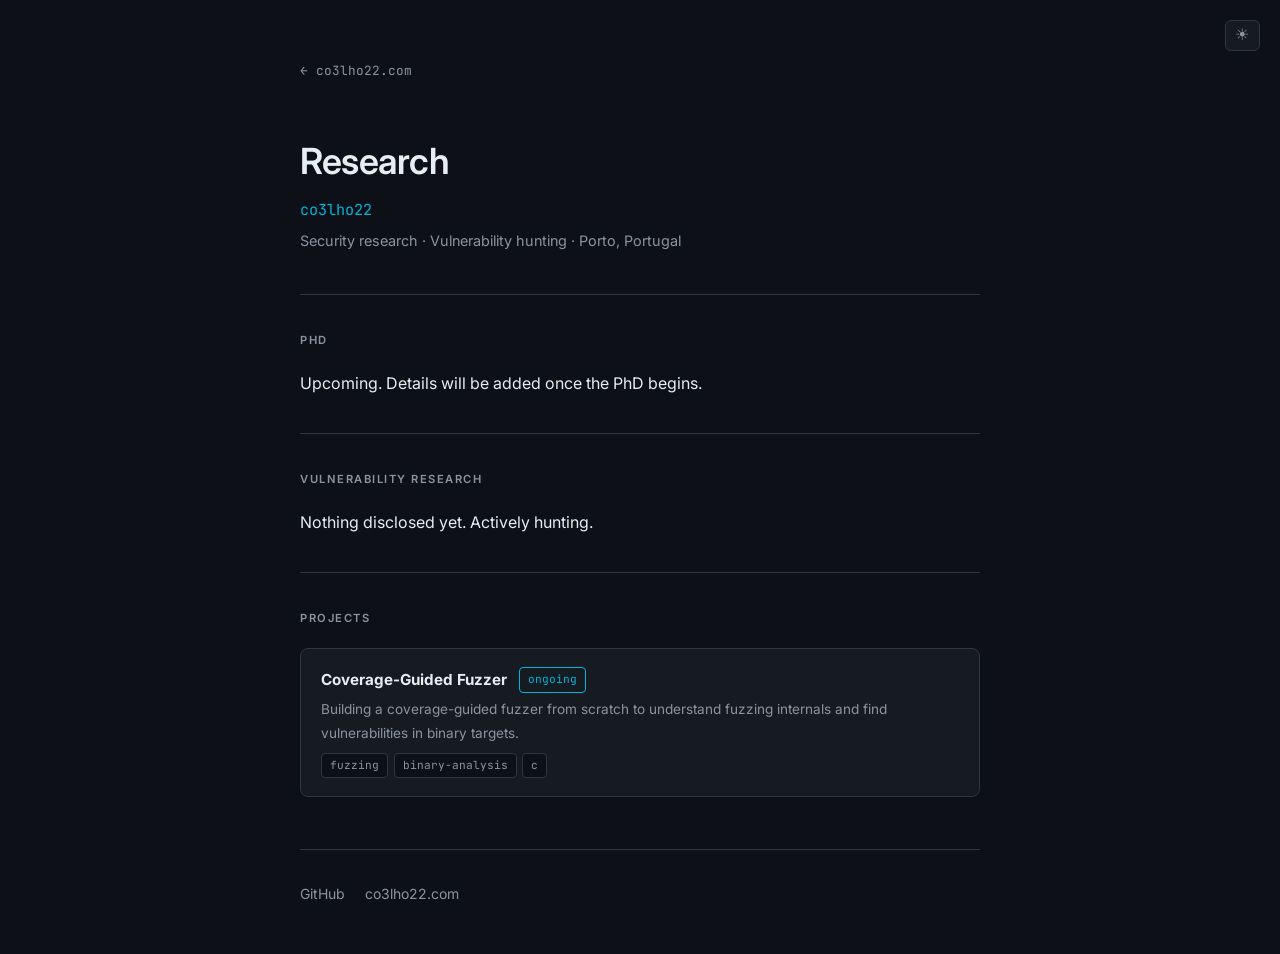
==== index.html @ e6191266 "basic build for the website" ====
<!DOCTYPE html>
<html lang="en" data-theme="dark">
<head>
  <meta charset="UTF-8">
  <meta name="viewport" content="width=device-width, initial-scale=1.0">
  <title>Research — co3lho22</title>
  <meta name="description" content="Security research, PhD work, and vulnerability research by Diogo Coelho.">

  <link rel="stylesheet" href="assets/css/main.css">

  <link rel="preconnect" href="https://fonts.googleapis.com">
  <link rel="preconnect" href="https://fonts.gstatic.com" crossorigin>
  <link href="https://fonts.googleapis.com/css2?family=Inter:wght@300;400;500;600&family=JetBrains+Mono:wght@400;500&display=swap" rel="stylesheet">
</head>
<body>

  <button id="theme-toggle" aria-label="Toggle theme">
    <span id="theme-icon">&#9788;</span>
  </button>

  <div class="container">

    <nav class="site-nav">
      <a href="https://co3lho22.com" class="back-home">&#8592; co3lho22.com</a>
    </nav>

    <header class="hero">
      <h1>Research</h1>
      <p class="alias">co3lho22</p>
      <p class="tagline">Security research &middot; Vulnerability hunting &middot; Porto, Portugal</p>
    </header>

    <main>

      <section id="phd">
        <h2>PhD</h2>
        <!-- Fill in once PhD starts: topic, institution, supervisor, year -->
        <p class="muted">Upcoming. Details will be added once the PhD begins.</p>
      </section>

      <section id="vulns">
        <h2>Vulnerability Research</h2>
        <!-- Add CVEs here as they are disclosed, e.g.:
        <div class="vuln-list">
          <a href="https://nvd.nist.gov/vuln/detail/CVE-XXXX-XXXXX" class="vuln-item" target="_blank" rel="noopener">
            <span class="cve">CVE-XXXX-XXXXX</span>
            <span class="vuln-desc">Short description of the vulnerability</span>
          </a>
        </div>
        -->
        <p class="muted">Nothing disclosed yet. Actively hunting.</p>
      </section>

      <section id="projects">
        <h2>Projects</h2>
        <div class="project-list">

          <a href="projects/custom-fuzzer.html" class="project-item">
            <div class="project-item-header">
              <strong>Coverage-Guided Fuzzer</strong>
              <span class="status status-ongoing">ongoing</span>
            </div>
            <p>Building a coverage-guided fuzzer from scratch to understand fuzzing internals and find vulnerabilities in binary targets.</p>
            <div class="tags-inline">
              <span class="tag">fuzzing</span>
              <span class="tag">binary-analysis</span>
              <span class="tag">c</span>
            </div>
          </a>

          <!-- Copy the block above to add a new project -->

        </div>
      </section>

    </main>

    <footer>
      <div class="social">
        <a href="https://github.com/Co3lho22" target="_blank" rel="noopener">GitHub</a>
        <a href="https://co3lho22.com">co3lho22.com</a>
      </div>
    </footer>

  </div>

  <script src="assets/js/theme.js"></script>
  <script src="assets/js/main.js"></script>
</body>
</html>
---- assets/css/main.css ----
/* ===== Variables ===== */
:root {
  --bg:           #0d1117;
  --surface:      #161b22;
  --text:         #e6edf3;
  --text-muted:   #8b949e;
  --accent:       #00b4d8;
  --border:       #30363d;
  --font-sans:    'Inter', system-ui, -apple-system, sans-serif;
  --font-mono:    'JetBrains Mono', 'Courier New', monospace;
  --max-width:    680px;
}

[data-theme="light"] {
  --bg:           #ffffff;
  --surface:      #f6f8fa;
  --text:         #1a1a2e;
  --text-muted:   #57606a;
  --accent:       #0284c7;
  --border:       #d0d7de;
}

/* ===== Reset ===== */
*, *::before, *::after {
  box-sizing: border-box;
  margin: 0;
  padding: 0;
}

html {
  scroll-behavior: smooth;
}

body {
  background: var(--bg);
  color: var(--text);
  font-family: var(--font-sans);
  font-size: 1rem;
  line-height: 1.7;
  padding: 2rem 1.25rem;
  transition: background 0.2s, color 0.2s;
}

/* ===== Layout ===== */
.container {
  max-width: var(--max-width);
  margin: 0 auto;
}

/* ===== Theme toggle ===== */
#theme-toggle {
  position: fixed;
  top: 1.25rem;
  right: 1.25rem;
  background: var(--surface);
  border: 1px solid var(--border);
  border-radius: 6px;
  color: var(--text-muted);
  cursor: pointer;
  font-size: 1rem;
  line-height: 1;
  padding: 0.4rem 0.6rem;
  transition: border-color 0.2s;
  z-index: 100;
}

#theme-toggle:hover {
  border-color: var(--accent);
}

/* ===== Site nav ===== */
.site-nav {
  padding: 1.5rem 0 0;
}

.back-home {
  font-size: 0.8rem;
  color: var(--text-muted);
  text-decoration: none;
  font-family: var(--font-mono);
}

.back-home:hover {
  color: var(--accent);
}

/* ===== Hero ===== */
.hero {
  padding: 3rem 0 2.5rem;
}

.hero h1 {
  font-size: 2.25rem;
  font-weight: 600;
  letter-spacing: -0.5px;
  margin-bottom: 0.3rem;
}

.alias {
  font-family: var(--font-mono);
  color: var(--accent);
  font-size: 0.95rem;
  margin-bottom: 0.4rem;
}

.tagline {
  color: var(--text-muted);
  font-size: 0.9rem;
}

/* ===== Sections ===== */
section {
  padding: 2.25rem 0;
  border-top: 1px solid var(--border);
}

h2 {
  font-size: 0.7rem;
  font-weight: 600;
  letter-spacing: 1.5px;
  text-transform: uppercase;
  color: var(--text-muted);
  margin-bottom: 1.25rem;
}

p {
  margin-bottom: 0.75rem;
}

p:last-child {
  margin-bottom: 0;
}

a {
  color: var(--accent);
  text-decoration: none;
}

a:hover {
  text-decoration: underline;
}

/* ===== Placeholder note ===== */
.placeholder-note {
  color: var(--text-muted);
  font-size: 0.875rem;
  font-style: italic;
}

/* ===== Project list ===== */
.project-list {
  display: flex;
  flex-direction: column;
  gap: 0.75rem;
}

.project-item {
  background: var(--surface);
  border: 1px solid var(--border);
  border-radius: 8px;
  display: block;
  padding: 1.1rem 1.25rem;
  text-decoration: none;
  transition: border-color 0.2s;
}

.project-item:hover {
  border-color: var(--accent);
  text-decoration: none;
}

.project-item-header {
  display: flex;
  align-items: center;
  gap: 0.75rem;
  margin-bottom: 0.35rem;
}

.project-item-header strong {
  color: var(--text);
  font-size: 0.95rem;
}

.project-item p {
  color: var(--text-muted);
  font-size: 0.85rem;
  margin: 0 0 0.5rem;
}

.project-item p:last-child {
  margin-bottom: 0;
}

/* ===== Status badges ===== */
.status {
  font-family: var(--font-mono);
  font-size: 0.7rem;
  padding: 0.15rem 0.5rem;
  border-radius: 4px;
  border: 1px solid var(--border);
  color: var(--text-muted);
}

.status-ongoing  { border-color: var(--accent); color: var(--accent); }
.status-completed { border-color: #3fb950; color: #3fb950; }
.status-planned  { border-color: var(--border); color: var(--text-muted); }

/* ===== Tags ===== */
.tags-inline {
  display: flex;
  flex-wrap: wrap;
  gap: 0.35rem;
}

.tag {
  background: var(--bg);
  border: 1px solid var(--border);
  border-radius: 4px;
  font-family: var(--font-mono);
  font-size: 0.7rem;
  padding: 0.15rem 0.5rem;
  color: var(--text-muted);
}

/* ===== Entry (individual project page) ===== */
.entry {
  padding: 2rem 0;
}

.entry-header {
  margin-bottom: 2rem;
}

.back-link {
  display: inline-block;
  font-size: 0.8rem;
  color: var(--text-muted);
  font-family: var(--font-mono);
  margin-bottom: 1rem;
}

.back-link:hover {
  color: var(--accent);
  text-decoration: none;
}

.entry-header h1 {
  font-size: 1.75rem;
  font-weight: 600;
  letter-spacing: -0.3px;
  margin-bottom: 0.75rem;
}

.entry-meta {
  display: flex;
  align-items: center;
  gap: 0.75rem;
  flex-wrap: wrap;
}

.entry-content {
  border-top: 1px solid var(--border);
  padding-top: 2rem;
}

.entry-content h2 {
  font-size: 1.1rem;
  font-weight: 600;
  text-transform: none;
  letter-spacing: 0;
  color: var(--text);
  margin: 1.75rem 0 0.75rem;
}

.entry-content h3 {
  font-size: 0.95rem;
  font-weight: 600;
  color: var(--text);
  margin: 1.25rem 0 0.5rem;
}

.entry-content p {
  margin-bottom: 0.875rem;
}

.entry-content ul,
.entry-content ol {
  padding-left: 1.5rem;
  margin-bottom: 0.875rem;
}

.entry-content li {
  margin-bottom: 0.25rem;
}

.entry-content pre {
  background: var(--surface);
  border: 1px solid var(--border);
  border-radius: 6px;
  overflow-x: auto;
  padding: 1rem 1.25rem;
  margin: 1rem 0;
}

.entry-content code {
  font-family: var(--font-mono);
  font-size: 0.85rem;
}

.entry-content p code,
.entry-content li code {
  background: var(--surface);
  border: 1px solid var(--border);
  border-radius: 3px;
  padding: 0.1rem 0.35rem;
}

/* ===== Footer ===== */
footer {
  border-top: 1px solid var(--border);
  padding: 2rem 0 1rem;
  margin-top: 1rem;
}

.social {
  display: flex;
  flex-wrap: wrap;
  gap: 1.25rem;
}

.social a {
  color: var(--text-muted);
  font-size: 0.875rem;
}

.social a:hover {
  color: var(--accent);
  text-decoration: none;
}

/* ===== Scroll fade-in ===== */
.fade-in {
  opacity: 0;
  transform: translateY(14px);
  transition: opacity 0.45s ease, transform 0.45s ease;
}

.fade-in.visible {
  opacity: 1;
  transform: translateY(0);
}

/* ===== Responsive ===== */
@media (max-width: 540px) {
  .hero h1 {
    font-size: 1.75rem;
  }
}
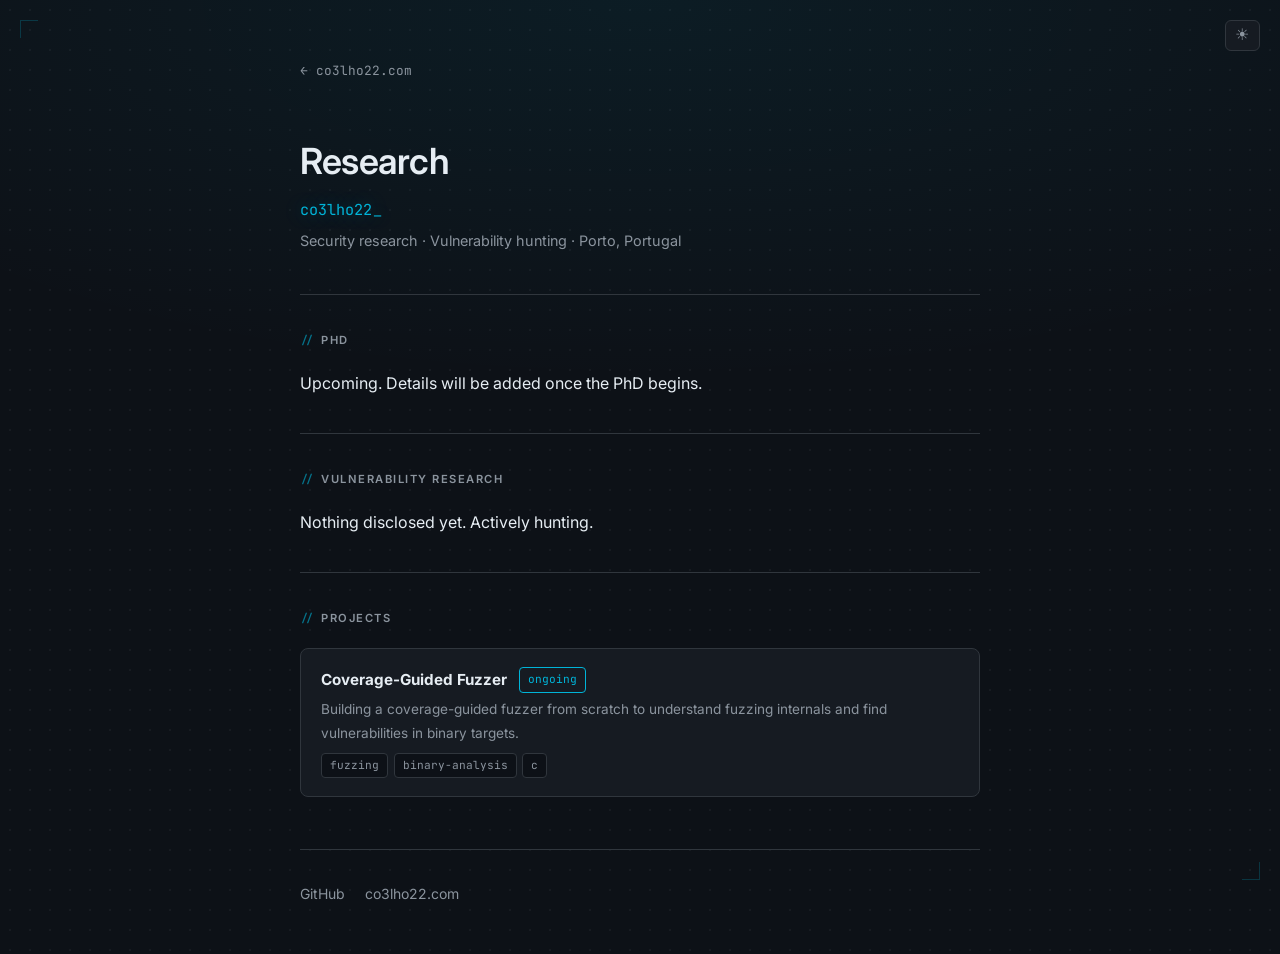
==== commit b94b5654: "add favicon" ====
--- a/index.html
+++ b/index.html
@@ -5,6 +5,12 @@
   <meta name="viewport" content="width=device-width, initial-scale=1.0">
   <title>Research — co3lho22</title>
   <meta name="description" content="Security research, PhD work, and vulnerability research by Diogo Coelho.">
+
+  <link rel="icon" href="assets/favicon.ico">
+  <link rel="icon" type="image/png" sizes="32x32" href="assets/favicon-32x32.png">
+  <link rel="icon" type="image/png" sizes="16x16" href="assets/favicon-16x16.png">
+  <link rel="apple-touch-icon" sizes="180x180" href="assets/apple-touch-icon.png">
+  <link rel="manifest" href="assets/site.webmanifest">
 
   <link rel="stylesheet" href="assets/css/main.css">
 
--- a/assets/css/main.css
+++ b/assets/css/main.css
@@ -9,6 +9,8 @@
   --font-sans:    'Inter', system-ui, -apple-system, sans-serif;
   --font-mono:    'JetBrains Mono', 'Courier New', monospace;
   --max-width:    680px;
+  --dot:          rgba(255, 255, 255, 0.045);
+  --glow:         rgba(0, 180, 216, 0.07);
 }
 
 [data-theme="light"] {
@@ -18,6 +20,8 @@
   --text-muted:   #57606a;
   --accent:       #0284c7;
   --border:       #d0d7de;
+  --dot:          rgba(0, 0, 0, 0.05);
+  --glow:         rgba(2, 132, 199, 0.04);
 }
 
 /* ===== Reset ===== */
@@ -33,6 +37,10 @@
 
 body {
   background: var(--bg);
+  background-image:
+    radial-gradient(ellipse 75% 40% at 50% 0%, var(--glow) 0%, transparent 100%),
+    radial-gradient(var(--dot) 1px, transparent 1px);
+  background-size: auto, 20px 20px;
   color: var(--text);
   font-family: var(--font-sans);
   font-size: 1rem;
@@ -47,6 +55,32 @@
   margin: 0 auto;
 }
 
+/* ===== Corner brackets ===== */
+body::before,
+body::after {
+  content: '';
+  position: fixed;
+  width: 18px;
+  height: 18px;
+  pointer-events: none;
+  z-index: 50;
+  opacity: 0.22;
+  border-color: var(--accent);
+  border-style: solid;
+}
+
+body::before {
+  top: 1.25rem;
+  left: 1.25rem;
+  border-width: 1.5px 0 0 1.5px;
+}
+
+body::after {
+  bottom: 1.25rem;
+  right: 1.25rem;
+  border-width: 0 1.5px 1.5px 0;
+}
+
 /* ===== Theme toggle ===== */
 #theme-toggle {
   position: fixed;
@@ -101,6 +135,22 @@
   color: var(--accent);
   font-size: 0.95rem;
   margin-bottom: 0.4rem;
+  text-shadow: 0 0 18px rgba(0, 180, 216, 0.4);
+}
+
+[data-theme="light"] .alias {
+  text-shadow: none;
+}
+
+.alias::after {
+  content: '_';
+  animation: blink 1.2s step-end infinite;
+  margin-left: 1px;
+}
+
+@keyframes blink {
+  0%, 100% { opacity: 1; }
+  50%       { opacity: 0; }
 }
 
 .tagline {
@@ -123,6 +173,15 @@
   margin-bottom: 1.25rem;
 }
 
+h2::before {
+  content: '// ';
+  color: var(--accent);
+  font-family: var(--font-mono);
+  opacity: 0.6;
+  text-transform: none;
+  letter-spacing: 0;
+}
+
 p {
   margin-bottom: 0.75rem;
 }
@@ -166,6 +225,7 @@
 
 .project-item:hover {
   border-color: var(--accent);
+  box-shadow: 0 0 0 1px var(--accent), 0 0 20px rgba(0, 180, 216, 0.08);
   text-decoration: none;
 }
 
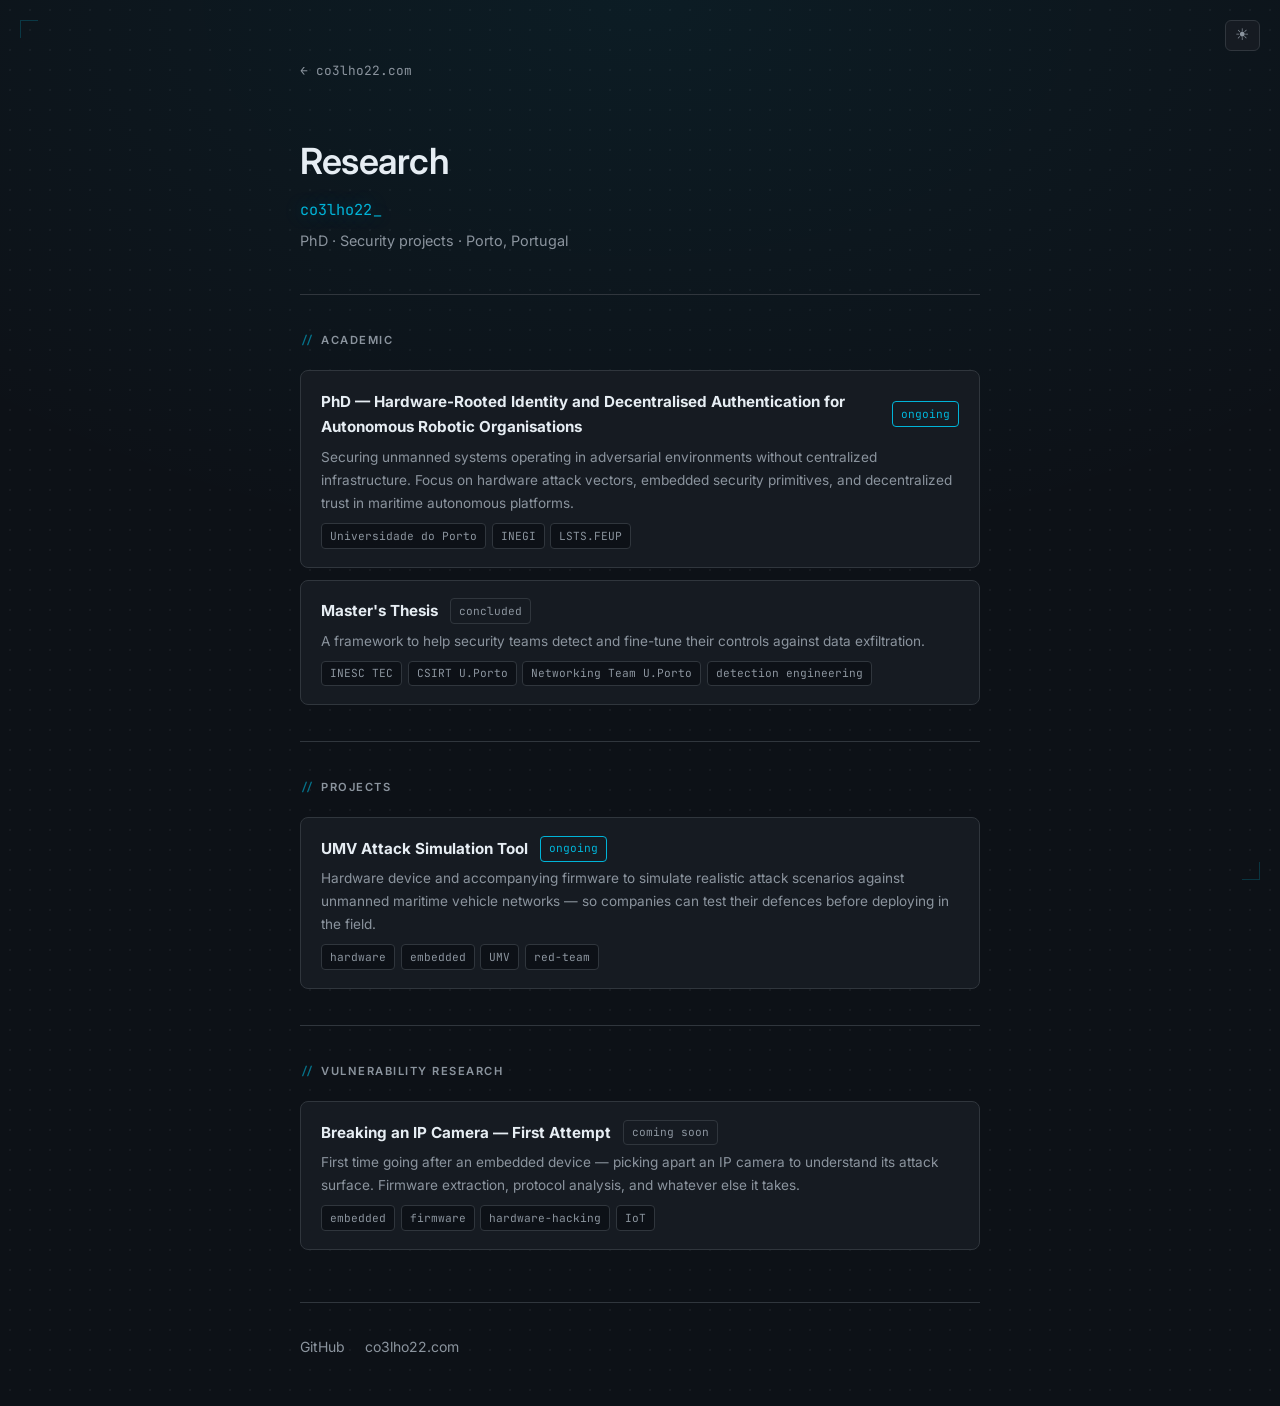
==== commit d31a4e51: "base ideas wokring on" ====
--- a/index.html
+++ b/index.html
@@ -4,7 +4,7 @@
   <meta charset="UTF-8">
   <meta name="viewport" content="width=device-width, initial-scale=1.0">
   <title>Research — co3lho22</title>
-  <meta name="description" content="Security research, PhD work, and vulnerability research by Diogo Coelho.">
+  <meta name="description" content="PhD research, academic work, and personal security projects by Diogo Coelho (co3lho22).">
 
   <link rel="icon" href="assets/favicon.ico">
   <link rel="icon" type="image/png" sizes="32x32" href="assets/favicon-32x32.png">
@@ -33,15 +33,66 @@
     <header class="hero">
       <h1>Research</h1>
       <p class="alias">co3lho22</p>
-      <p class="tagline">Security research &middot; Vulnerability hunting &middot; Porto, Portugal</p>
+      <p class="tagline">PhD &middot; Security projects &middot; Porto, Portugal</p>
     </header>
 
     <main>
 
-      <section id="phd">
-        <h2>PhD</h2>
-        <!-- Fill in once PhD starts: topic, institution, supervisor, year -->
-        <p class="muted">Upcoming. Details will be added once the PhD begins.</p>
+      <section id="academic">
+        <h2>Academic</h2>
+        <div class="project-list">
+
+          <div class="project-item">
+            <div class="project-item-header">
+              <strong>PhD — Hardware-Rooted Identity and Decentralised Authentication for Autonomous Robotic Organisations</strong>
+              <span class="status status-ongoing">ongoing</span>
+            </div>
+            <p>Securing unmanned systems operating in adversarial environments without centralized infrastructure. Focus on hardware attack vectors, embedded security primitives, and decentralized trust in maritime autonomous platforms.</p>
+            <div class="tags-inline">
+              <span class="tag">Universidade do Porto</span>
+              <span class="tag">INEGI</span>
+              <span class="tag">LSTS.FEUP</span>
+            </div>
+          </div>
+
+          <a href="projects/msc-thesis.html" class="project-item">
+            <div class="project-item-header">
+              <strong>Master's Thesis</strong>
+              <span class="status status-done">concluded</span>
+            </div>
+            <p>A framework to help security teams detect and fine-tune their controls against data exfiltration.</p>
+            <div class="tags-inline">
+              <span class="tag">INESC TEC</span>
+              <span class="tag">CSIRT U.Porto</span>
+              <span class="tag">Networking Team U.Porto</span>
+              <span class="tag">detection engineering</span>
+            </div>
+          </a>
+
+        </div>
+      </section>
+
+      <section id="projects">
+        <h2>Projects</h2>
+        <div class="project-list">
+
+          <a href="projects/umv-attack-sim.html" class="project-item">
+            <div class="project-item-header">
+              <strong>UMV Attack Simulation Tool</strong>
+              <span class="status status-ongoing">ongoing</span>
+            </div>
+            <p>Hardware device and accompanying firmware to simulate realistic attack scenarios against unmanned maritime vehicle networks — so companies can test their defences before deploying in the field.</p>
+            <div class="tags-inline">
+              <span class="tag">hardware</span>
+              <span class="tag">embedded</span>
+              <span class="tag">UMV</span>
+              <span class="tag">red-team</span>
+            </div>
+          </a>
+
+          <!-- Copy the block above to add a new project -->
+
+        </div>
       </section>
 
       <section id="vulns">
@@ -54,27 +105,23 @@
           </a>
         </div>
         -->
-        <p class="muted">Nothing disclosed yet. Actively hunting.</p>
-      </section>
-
-      <section id="projects">
-        <h2>Projects</h2>
         <div class="project-list">
 
-          <a href="projects/custom-fuzzer.html" class="project-item">
+          <a href="projects/ip-camera.html" class="project-item">
             <div class="project-item-header">
-              <strong>Coverage-Guided Fuzzer</strong>
-              <span class="status status-ongoing">ongoing</span>
+              <strong>Breaking an IP Camera — First Attempt</strong>
+              <span class="status status-soon">coming soon</span>
             </div>
-            <p>Building a coverage-guided fuzzer from scratch to understand fuzzing internals and find vulnerabilities in binary targets.</p>
+            <p>First time going after an embedded device — picking apart an IP camera to understand its attack surface. Firmware extraction, protocol analysis, and whatever else it takes.</p>
             <div class="tags-inline">
-              <span class="tag">fuzzing</span>
-              <span class="tag">binary-analysis</span>
-              <span class="tag">c</span>
+              <span class="tag">embedded</span>
+              <span class="tag">firmware</span>
+              <span class="tag">hardware-hacking</span>
+              <span class="tag">IoT</span>
             </div>
           </a>
 
-          <!-- Copy the block above to add a new project -->
+          <!-- Copy the block above to add a new vuln research entry -->
 
         </div>
       </section>
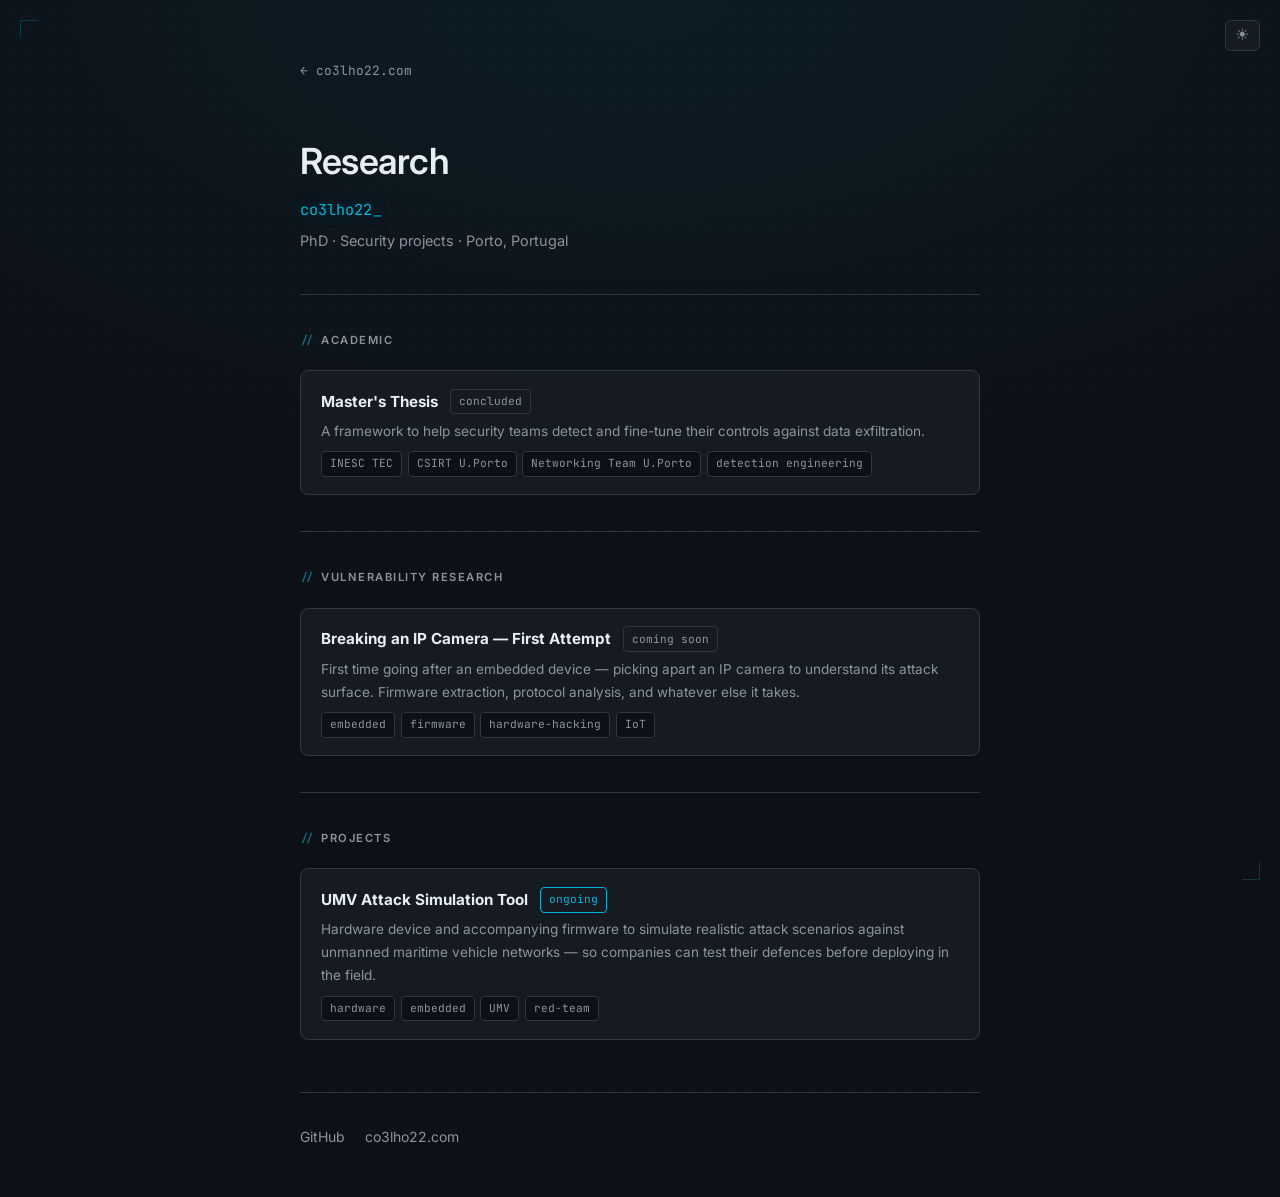
==== commit e919a389: "more ideas" ====
--- a/index.html
+++ b/index.html
@@ -42,19 +42,6 @@
         <h2>Academic</h2>
         <div class="project-list">
 
-          <div class="project-item">
-            <div class="project-item-header">
-              <strong>PhD — Hardware-Rooted Identity and Decentralised Authentication for Autonomous Robotic Organisations</strong>
-              <span class="status status-ongoing">ongoing</span>
-            </div>
-            <p>Securing unmanned systems operating in adversarial environments without centralized infrastructure. Focus on hardware attack vectors, embedded security primitives, and decentralized trust in maritime autonomous platforms.</p>
-            <div class="tags-inline">
-              <span class="tag">Universidade do Porto</span>
-              <span class="tag">INEGI</span>
-              <span class="tag">LSTS.FEUP</span>
-            </div>
-          </div>
-
           <a href="projects/msc-thesis.html" class="project-item">
             <div class="project-item-header">
               <strong>Master's Thesis</strong>
@@ -68,29 +55,6 @@
               <span class="tag">detection engineering</span>
             </div>
           </a>
-
-        </div>
-      </section>
-
-      <section id="projects">
-        <h2>Projects</h2>
-        <div class="project-list">
-
-          <a href="projects/umv-attack-sim.html" class="project-item">
-            <div class="project-item-header">
-              <strong>UMV Attack Simulation Tool</strong>
-              <span class="status status-ongoing">ongoing</span>
-            </div>
-            <p>Hardware device and accompanying firmware to simulate realistic attack scenarios against unmanned maritime vehicle networks — so companies can test their defences before deploying in the field.</p>
-            <div class="tags-inline">
-              <span class="tag">hardware</span>
-              <span class="tag">embedded</span>
-              <span class="tag">UMV</span>
-              <span class="tag">red-team</span>
-            </div>
-          </a>
-
-          <!-- Copy the block above to add a new project -->
 
         </div>
       </section>
@@ -126,6 +90,30 @@
         </div>
       </section>
 
+      <section id="projects">
+        <h2>Projects</h2>
+        <div class="project-list">
+
+          <a href="projects/umv-attack-sim.html" class="project-item">
+            <div class="project-item-header">
+              <strong>UMV Attack Simulation Tool</strong>
+              <span class="status status-ongoing">ongoing</span>
+            </div>
+            <p>Hardware device and accompanying firmware to simulate realistic attack scenarios against unmanned maritime vehicle networks — so companies can test their defences before deploying in the field.</p>
+            <div class="tags-inline">
+              <span class="tag">hardware</span>
+              <span class="tag">embedded</span>
+              <span class="tag">UMV</span>
+              <span class="tag">red-team</span>
+            </div>
+          </a>
+
+          <!-- Copy the block above to add a new project -->
+
+        </div>
+      </section>
+
+
     </main>
 
     <footer>
